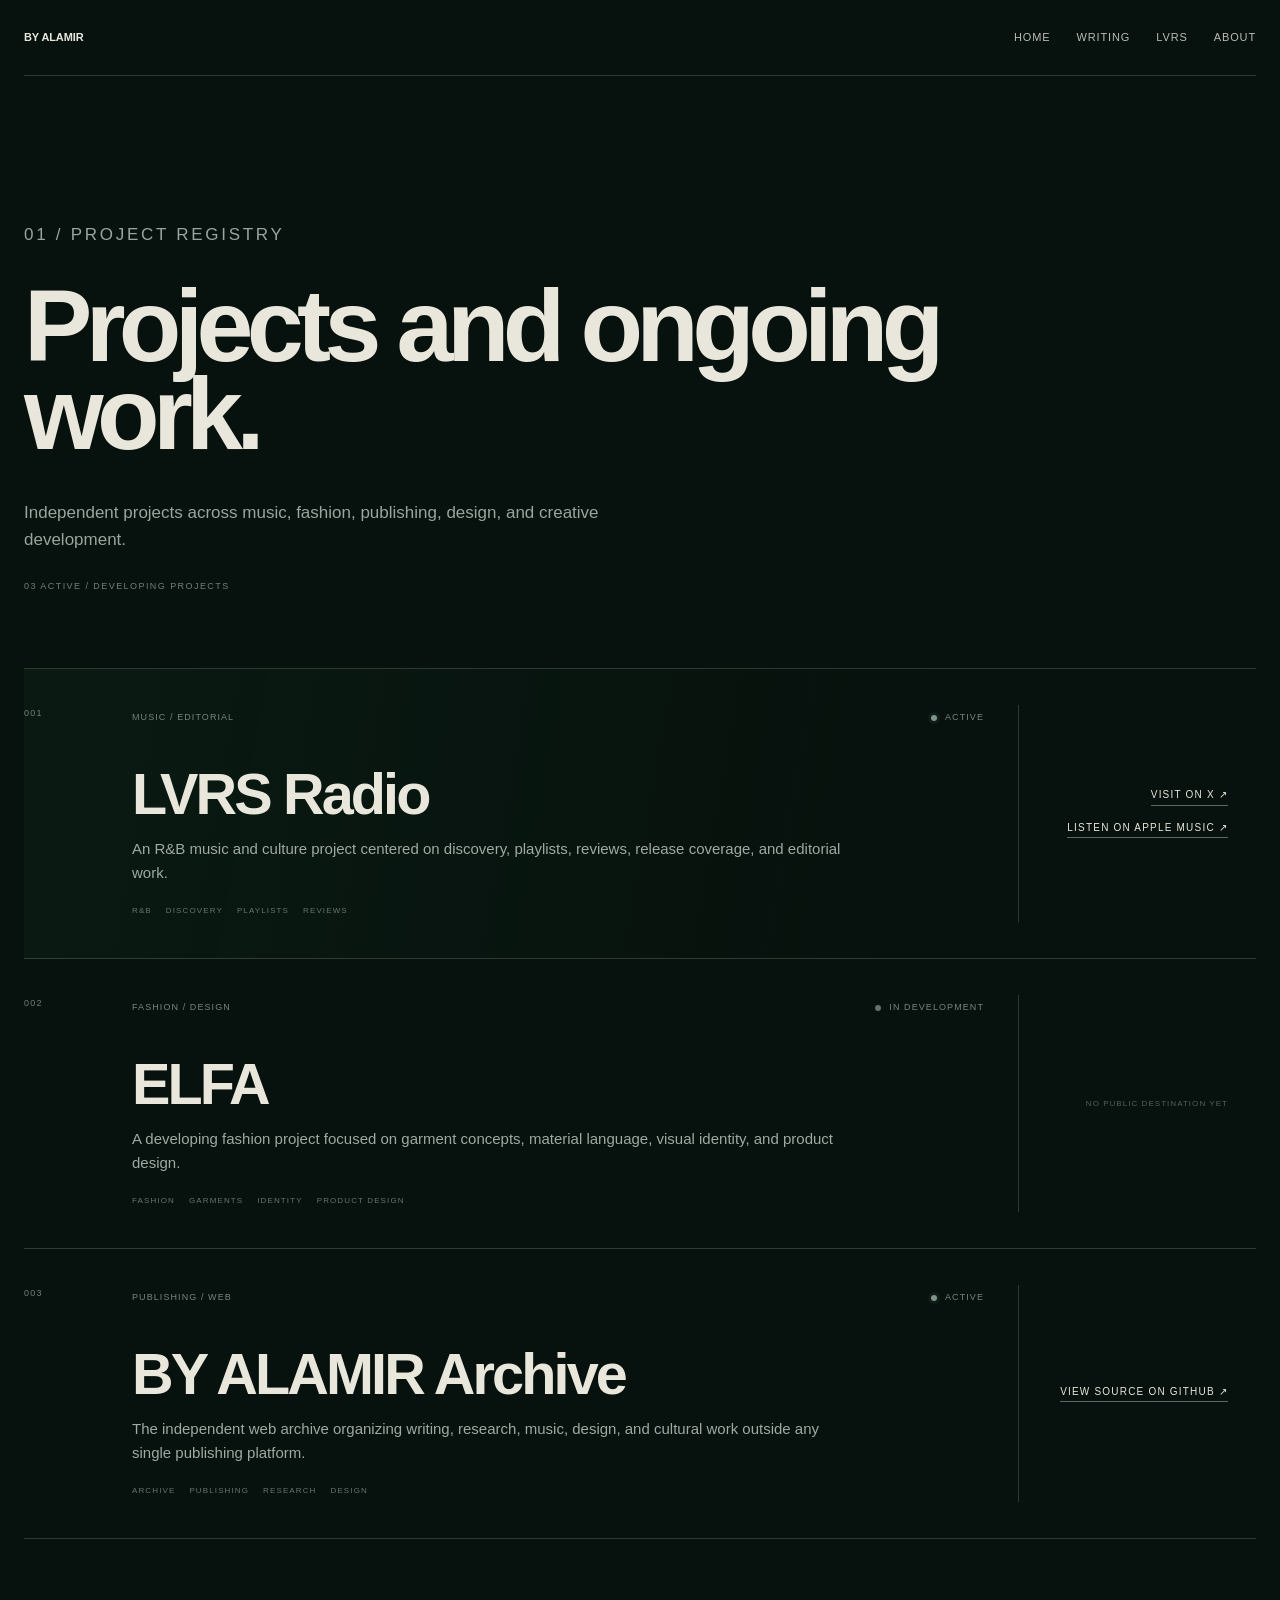
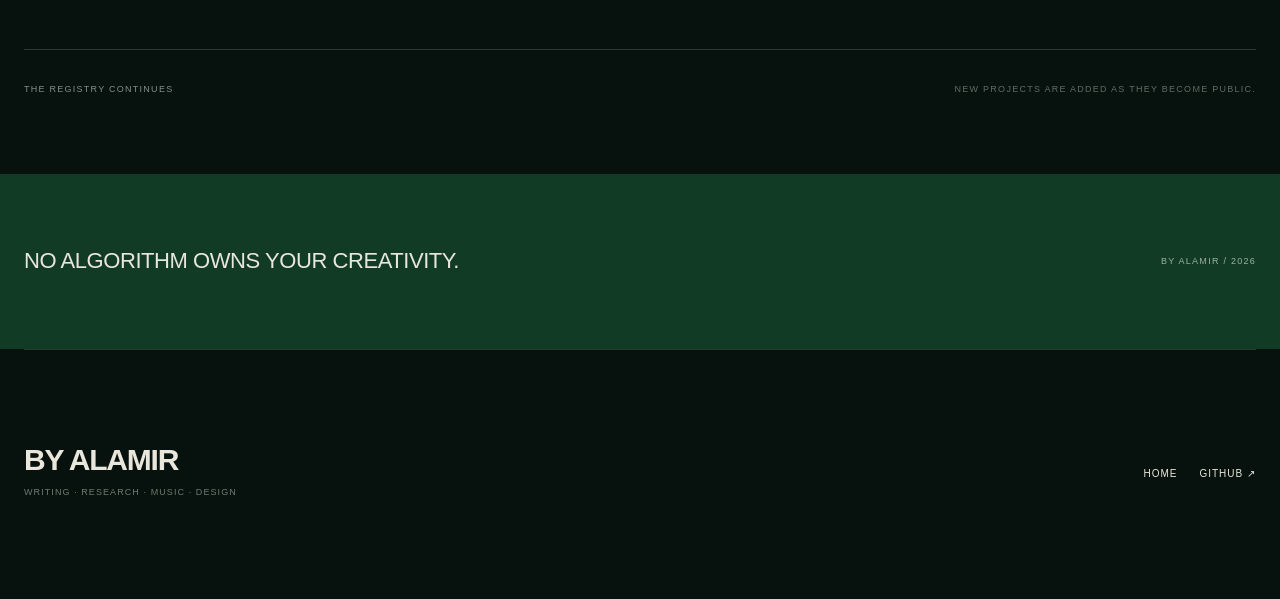
==== projects/index.html @ f17aa2cd "Create dedicated projects registry page" ====
<!doctype html>
<html lang="en">
<head>
  <meta charset="utf-8">
  <meta name="viewport" content="width=device-width, initial-scale=1">
  <meta name="theme-color" content="#07110d">
  <meta name="application-name" content="BY ALAMIR">
  <meta name="mobile-web-app-capable" content="yes">
  <meta name="apple-mobile-web-app-capable" content="yes">
  <meta name="apple-mobile-web-app-title" content="BY ALAMIR">
  <meta name="apple-mobile-web-app-status-bar-style" content="black-translucent">
  <meta name="description" content="Projects and ongoing creative work by Alamir Jihad St.Michael across music, fashion, publishing, design, and cultural work.">
  <meta property="og:title" content="Projects — BY ALAMIR">
  <meta property="og:description" content="Projects and ongoing work by Alamir Jihad St.Michael.">
  <title>Projects — BY ALAMIR</title>
  <link rel="icon" href="/assets/icons/favicon.svg?v=4" type="image/svg+xml" sizes="any">
  <link rel="icon" href="/assets/icons/favicon.png?v=4" type="image/png" sizes="64x64">
  <link rel="shortcut icon" href="/assets/icons/favicon.ico?v=4">
  <link rel="apple-touch-icon" href="/assets/images/hero/byalamir-hero-ecosystem.png?v=1">
  <link rel="manifest" href="/site.webmanifest?v=1">
  <link rel="stylesheet" href="/assets/css/site.css?v=9">
  <link rel="stylesheet" href="/assets/css/projects-archive.css?v=1">
  <link rel="stylesheet" href="/assets/css/mobile-install.css?v=1">
  <script src="/assets/js/mobile-install.js?v=1" defer></script>
</head>
<body class="projects-page">
  <a class="skip-link" href="#content">Skip to content</a>

  <header class="site-header wrap">
    <a class="brand" href="/" aria-label="BY ALAMIR home">BY ALAMIR</a>

    <nav class="desktop-nav" aria-label="Primary navigation">
      <a href="/">Home</a>
      <a href="/writing/">Writing</a>
      <a href="/#lvrs">LVRS</a>
      <a href="/#about">About</a>
    </nav>

    <details class="mobile-nav">
      <summary aria-label="Open navigation menu">
        <span>Menu</span>
        <span class="menu-icon" aria-hidden="true"></span>
      </summary>
      <nav class="mobile-menu" aria-label="Mobile navigation">
        <a href="/">Home</a>
        <a href="/writing/">Writing</a>
        <a href="/#lvrs">LVRS</a>
        <a href="/#about">About</a>
      </nav>
    </details>
  </header>

  <main id="content">
    <section class="projects-page-hero wrap">
      <p class="kicker">01 / PROJECT REGISTRY</p>
      <h1>Projects and ongoing work.</h1>
      <p>Independent projects across music, fashion, publishing, design, and creative development.</p>
      <span class="projects-archive-count">03 ACTIVE / DEVELOPING PROJECTS</span>
    </section>

    <section class="project-registry wrap" aria-label="Project registry">
      <article id="lvrs-radio" class="project-registry-card feature">
        <span class="project-card-num">001</span>
        <div class="project-card-main">
          <div class="project-card-top">
            <span>MUSIC / EDITORIAL</span>
            <span class="project-status">ACTIVE</span>
          </div>
          <h2>LVRS Radio</h2>
          <p>An R&amp;B music and culture project centered on discovery, playlists, reviews, release coverage, and editorial work.</p>
          <div class="project-tags" aria-label="LVRS Radio topics"><span>R&amp;B</span><span>Discovery</span><span>Playlists</span><span>Reviews</span></div>
        </div>
        <div class="project-card-links" aria-label="LVRS Radio destinations">
          <a class="project-link" href="https://x.com/HopeInSeptember" target="_blank" rel="noopener noreferrer">Visit on X ↗</a>
          <a class="project-link" href="https://music.apple.com/us/playlist/lvrs-radio/pl.u-zPyLl9LCeoMlRWa" target="_blank" rel="noopener noreferrer">Listen on Apple Music ↗</a>
        </div>
      </article>

      <article id="elfa" class="project-registry-card">
        <span class="project-card-num">002</span>
        <div class="project-card-main">
          <div class="project-card-top">
            <span>FASHION / DESIGN</span>
            <span class="project-status developing">IN DEVELOPMENT</span>
          </div>
          <h2>ELFA</h2>
          <p>A developing fashion project focused on garment concepts, material language, visual identity, and product design.</p>
          <div class="project-tags" aria-label="ELFA topics"><span>Fashion</span><span>Garments</span><span>Identity</span><span>Product Design</span></div>
        </div>
        <div class="project-card-links" aria-label="ELFA project status">
          <span class="project-no-link">No public destination yet</span>
        </div>
      </article>

      <article id="byalamir-archive" class="project-registry-card">
        <span class="project-card-num">003</span>
        <div class="project-card-main">
          <div class="project-card-top">
            <span>PUBLISHING / WEB</span>
            <span class="project-status">ACTIVE</span>
          </div>
          <h2>BY ALAMIR Archive</h2>
          <p>The independent web archive organizing writing, research, music, design, and cultural work outside any single publishing platform.</p>
          <div class="project-tags" aria-label="BY ALAMIR Archive topics"><span>Archive</span><span>Publishing</span><span>Research</span><span>Design</span></div>
        </div>
        <div class="project-card-links" aria-label="BY ALAMIR Archive destinations">
          <a class="project-link" href="https://github.com/byalamir/byalamir.github.io" target="_blank" rel="noopener noreferrer">View source on GitHub ↗</a>
        </div>
      </article>
    </section>

    <div class="project-continuation wrap">
      <strong>THE REGISTRY CONTINUES</strong>
      <span>New projects are added as they become public.</span>
    </div>

    <aside class="manifesto projects-manifesto">
      <div class="wrap"><p>NO ALGORITHM OWNS YOUR CREATIVITY.</p><span>BY ALAMIR / 2026</span></div>
    </aside>
  </main>

  <footer class="site-footer wrap">
    <div><div class="footer-brand">BY ALAMIR</div><p>WRITING · RESEARCH · MUSIC · DESIGN</p></div>
    <div class="footer-links"><a href="/">Home</a><a href="https://github.com/byalamir">GitHub ↗</a></div>
  </footer>

  <script>
    document.querySelectorAll('.mobile-menu a').forEach(function (link) {
      link.addEventListener('click', function () {
        var menu = link.closest('.mobile-nav');
        if (menu) menu.removeAttribute('open');
      });
    });
  </script>
</body>
</html>
---- assets/css/site.css ----
:root{
  --ink:#07110d;
  --ink-2:#0a1812;
  --cream:#e9e7dc;
  --paper:#f0eee5;
  --green:#123c26;
  --muted:#8e988f;
  --line:rgba(233,231,220,.18);
  --max:1380px;
}
*{box-sizing:border-box}
html{scroll-behavior:smooth;background:var(--ink)}
body{margin:0;background:var(--ink);color:var(--cream);font-family:Arial,Helvetica,sans-serif;line-height:1.25;-webkit-font-smoothing:antialiased}
a{color:inherit;text-decoration:none}
.wrap{width:min(calc(100% - 48px),var(--max));margin-inline:auto}
.skip-link{position:absolute;left:-9999px;top:8px;background:var(--paper);color:var(--ink);padding:10px 14px;z-index:999}.skip-link:focus{left:8px}
.site-header{height:76px;display:flex;align-items:center;justify-content:space-between;border-bottom:1px solid var(--line);font-size:11px;letter-spacing:.08em;text-transform:uppercase;position:relative;z-index:30}
.brand{font-weight:800;letter-spacing:-.01em}
.desktop-nav{display:flex;gap:26px}.desktop-nav a{opacity:.8}.desktop-nav a:hover{opacity:1}
.mobile-nav{display:none;position:relative}
.mobile-nav summary{list-style:none;cursor:pointer;display:flex;align-items:center;gap:8px;padding:10px 0;font-size:10px;letter-spacing:.12em;text-transform:uppercase;user-select:none}
.mobile-nav summary::-webkit-details-marker{display:none}
.menu-icon{display:inline-block;width:12px;text-align:center}.menu-icon::before{content:"+"}.mobile-nav[open] .menu-icon::before{content:"×"}
.mobile-menu{position:absolute;right:0;top:calc(100% + 12px);min-width:190px;background:rgba(7,17,13,.98);border:1px solid var(--line);box-shadow:0 18px 50px rgba(0,0,0,.28);display:grid;z-index:50}
.mobile-menu a{padding:15px 16px;border-bottom:1px solid var(--line);font-size:10px;letter-spacing:.12em;text-transform:uppercase}
.mobile-menu a:last-child{border-bottom:0}.mobile-menu a:hover,.mobile-menu a:focus-visible{background:rgba(233,231,220,.06)}
.section-pad{padding:92px 0}
.kicker{margin:0 0 38px;font-size:10px;letter-spacing:.16em;color:#87958c;text-transform:uppercase}
.hero{padding-top:64px}
.hero h1{margin:0;font-size:clamp(56px,8.9vw,152px);line-height:.82;letter-spacing:-.075em;font-weight:700;max-width:1230px}
.hero h1 em{font-style:normal;color:#8d9e93;font-weight:500}
.strike{position:relative;display:inline-block}.strike:after{content:"";position:absolute;left:-.02em;right:-.02em;top:51%;height:.05em;background:currentColor;transform:rotate(-1.5deg)}
.hero-meta{display:grid;grid-template-columns:1.1fr .9fr;gap:40px;align-items:end;margin-top:52px}.hero-meta>p{max-width:590px;margin:0;font-size:18px;line-height:1.45;color:#c8cec9}.hero-meta strong{color:var(--cream)}
.hero-actions{display:flex;gap:10px;justify-content:flex-end}.btn{display:inline-flex;align-items:center;justify-content:center;min-height:48px;padding:0 22px;border:1px solid var(--line);font-size:11px;letter-spacing:.08em;text-transform:uppercase}.btn.light{background:var(--paper);color:var(--ink)}.btn.dark{background:transparent;color:var(--cream)}
.hero-art{margin:62px 0 0;height:min(58vw,690px);position:relative;overflow:hidden;border:1px solid rgba(255,255,255,.14);background:#07110d}.hero-art-image{position:absolute;inset:0;z-index:5;width:100%;height:100%;display:block;object-fit:cover;object-position:center;filter:contrast(1.03) brightness(.95)}.hero-art-image[hidden]{display:none}.art-fallback{position:absolute;inset:0}.art-top{height:43%;position:relative;background:linear-gradient(110deg,#b3b5b0,#7e827e)}.art-top span{position:absolute;width:18%;aspect-ratio:1;left:41%;top:12%;background:#626562}.art-band{height:9%;background:#030504;transform:skewY(-1deg);margin-top:-1.4%;position:relative;z-index:2}.art-bottom{height:52%;position:relative;background:#505451}.block{position:absolute;display:block;background:#737774}.b1{left:6%;top:0;width:24%;height:47%}.b2{left:30%;top:0;width:20%;height:24%;background:#858986}.b3{left:50%;top:0;width:20%;height:70%;background:#454946}.b4{right:10%;top:0;width:18%;height:28%;background:#8c8f8c}.b5{right:0;bottom:0;width:28%;height:55%;background:#626663}.art-fallback-caption{position:absolute;left:18px;right:18px;bottom:14px;display:flex;justify-content:space-between;font-size:9px;letter-spacing:.14em;color:#deded8;z-index:3}
.ticker{background:var(--paper);color:var(--ink);overflow:hidden;border-block:1px solid #d4d2c8}.ticker div{white-space:nowrap;padding:15px 0;text-align:center;font-size:10px;letter-spacing:.2em}.ticker b{font-weight:400;margin:0 16px;color:#647067}
.section-intro{display:grid;grid-template-columns:1.45fr .55fr;gap:60px;align-items:end;margin-bottom:54px}.section-intro h2,.projects-section h2{margin:0;font-size:clamp(46px,6.6vw,94px);line-height:.92;letter-spacing:-.055em}.intro-copy{margin:0;color:#9aa59e;font-size:16px;line-height:1.5;max-width:460px}
.essay-grid{display:grid;grid-template-columns:1.2fr 1fr 1fr;border:1px solid var(--line)}.essay{min-height:510px;padding:22px;display:flex;flex-direction:column;border-left:1px solid var(--line);position:relative}.essay:first-child{border-left:0}.essay.feature{background:linear-gradient(145deg,#0c2519,#07120e 72%)}.essay-top,.essay-foot{display:flex;justify-content:space-between;font-size:9px;letter-spacing:.12em;color:#76877d;text-transform:uppercase}.essay-body{margin-top:auto}.issue{display:block;font-size:9px;color:#6d7f75;margin-bottom:18px}.essay h3{font-size:34px;line-height:.98;letter-spacing:-.045em;margin:0 0 18px}.essay p{font-size:14px;line-height:1.5;color:#aab4ae;margin:0;max-width:390px}.essay-foot{padding-top:22px;margin-top:30px;border-top:1px solid var(--line)}.essay-mark{position:absolute;right:28px;top:94px;width:38%;height:3px;background:#010503;transform:rotate(-8deg)}.note{font-size:10px;letter-spacing:.08em;text-transform:uppercase;color:#627067;margin:22px 0 0}.note-link{display:inline-block;border-bottom:1px solid rgba(98,112,103,.5);padding-bottom:2px}.note-link:hover,.note-link:focus-visible{color:#9aaba0;border-bottom-color:#9aaba0}
.lvrs-section{background:var(--paper);color:#050806}.dark-kicker{color:#6e756f}.lvrs-lockup{font-size:clamp(100px,18vw,300px);line-height:.72;letter-spacing:-.105em;font-weight:900;margin:0 0 30px}.lvrs-tags{font-size:9px;letter-spacing:.18em;color:#70766f}.lvrs-copy-grid{display:grid;grid-template-columns:1fr 1fr;gap:70px;margin-top:70px}.lvrs-copy-grid h2{font-size:clamp(42px,5.2vw,76px);line-height:.92;letter-spacing:-.055em;margin:0}.lvrs-copy-grid p{font-size:16px;line-height:1.55;margin:0 0 20px;max-width:600px;color:#28302b}.lvrs-social-link{text-decoration:underline;text-decoration-thickness:1px;text-underline-offset:3px;text-decoration-color:rgba(5,8,6,.35)}.lvrs-social-link:hover,.lvrs-social-link:focus-visible{text-decoration-color:#050806}.lvrs-social-link:focus-visible{outline:1px solid #050806;outline-offset:4px}.lvrs-playlist-link{display:inline-flex;align-items:center;gap:10px;margin-top:4px;padding-bottom:3px;border-bottom:1px solid rgba(5,8,6,.45);font-size:12px;letter-spacing:.1em;text-transform:uppercase;color:#050806}.lvrs-playlist-link:hover,.lvrs-playlist-link:focus-visible{border-bottom-color:#050806}.lvrs-playlist-link:focus-visible{outline:1px solid #050806;outline-offset:5px}
.section-intro.compact{grid-template-columns:1fr 1fr}.project-list{border-top:1px solid var(--line)}.project-list article{display:grid;grid-template-columns:80px 1fr 120px;gap:24px;align-items:center;padding:34px 0;border-bottom:1px solid var(--line)}.project-list .num,.project-list .type{font-size:9px;letter-spacing:.14em;color:#718078}.project-list .type{text-align:right}.project-list h3{font-size:28px;letter-spacing:-.035em;margin:0 0 6px}.project-list p{margin:0;color:#839188;font-size:13px}
.about-section{padding-top:120px;padding-bottom:120px}.about-grid{display:grid;grid-template-columns:1.35fr .65fr;gap:76px;align-items:start}.about-grid h2{font-size:clamp(56px,8vw,122px);line-height:.86;letter-spacing:-.065em;margin:0;max-width:920px}.about-grid p{color:#9aa59e;font-size:16px;line-height:1.55;margin:0 0 22px}
.archive-footfall-wrap{display:flex;justify-content:flex-end;padding:0 0 28px}.archive-footfall{width:232px;padding:15px 16px 14px;text-align:right;border:1px solid rgba(233,231,220,.14);background:rgba(233,231,220,.045);box-shadow:0 14px 38px rgba(0,0,0,.14);backdrop-filter:blur(10px);-webkit-backdrop-filter:blur(10px)}.footfall-name,.footfall-caption{display:block;font-size:8px;letter-spacing:.17em;text-transform:uppercase}.footfall-name{color:#7e8e84;margin-bottom:12px}.footfall-count{display:block;font-size:32px;line-height:.92;letter-spacing:-.045em;font-weight:600;font-variant-numeric:tabular-nums;color:#d8ddd9}.footfall-caption{color:#607067;margin-top:9px}
.manifesto{background:#123b25}.manifesto .wrap{min-height:175px;display:flex;align-items:center;justify-content:space-between;gap:30px}.manifesto p{font-size:22px;letter-spacing:-.02em;margin:0}.manifesto span{font-size:9px;letter-spacing:.14em;color:#9bb2a4}
.site-footer{min-height:250px;display:flex;align-items:center;justify-content:space-between;border-top:1px solid var(--line)}.footer-brand{font-weight:800;font-size:30px;letter-spacing:-.04em}.site-footer p{font-size:9px;letter-spacing:.12em;color:#6e7d74}.footer-links{display:flex;gap:22px;font-size:10px;letter-spacing:.1em;text-transform:uppercase}

/* Writing archive */
.writing-page-hero{padding:104px 0 76px;border-bottom:1px solid var(--line)}.writing-page-hero .kicker{margin-bottom:34px}.writing-page-hero h1{max-width:1050px;margin:0;font-size:clamp(64px,8vw,122px);line-height:.86;letter-spacing:-.065em}.writing-page-hero>p:last-child{max-width:650px;margin:42px 0 0;color:#9aa59e;font-size:17px;line-height:1.55}.writing-archive{padding-bottom:110px}.writing-archive-card{display:grid;grid-template-columns:74px minmax(0,1fr) 190px;gap:34px;align-items:stretch;min-height:280px;padding:34px 28px 34px 0;border-bottom:1px solid var(--line);position:relative}.writing-archive-card.feature{background:linear-gradient(100deg,rgba(18,60,38,.2),rgba(7,17,13,0) 72%)}.writing-card-num{padding-top:3px;font-size:9px;letter-spacing:.14em;color:#718078}.writing-card-main{display:flex;flex-direction:column;justify-content:center;max-width:860px}.writing-card-top{display:flex;justify-content:space-between;gap:22px;margin-bottom:46px;font-size:9px;letter-spacing:.12em;color:#76877d;text-transform:uppercase}.writing-card-main h2{margin:0 0 16px;font-size:clamp(34px,4.2vw,62px);line-height:.94;letter-spacing:-.05em}.writing-card-main p{max-width:690px;margin:0;color:#9eaaa2;font-size:15px;line-height:1.55}.writing-card-links{display:flex;flex-direction:column;justify-content:center;align-items:flex-end;gap:16px;border-left:1px solid var(--line);padding-left:28px}.publication-link{display:inline-block;padding-bottom:3px;border-bottom:1px solid rgba(233,231,220,.4);font-size:10px;letter-spacing:.12em;text-transform:uppercase;white-space:nowrap}.publication-link:hover,.publication-link:focus-visible{border-bottom-color:var(--cream)}.publication-link.unavailable{opacity:.28;border-bottom-color:rgba(233,231,220,.2);cursor:not-allowed}.writing-manifesto{margin-top:0}

@media (max-width:900px){.wrap{width:min(calc(100% - 28px),var(--max))}.desktop-nav{display:none}.mobile-nav{display:block}.site-header{height:68px}.section-pad{padding:64px 0}.hero h1{font-size:clamp(52px,15vw,92px)}.hero-meta,.section-intro,.lvrs-copy-grid,.about-grid{grid-template-columns:1fr}.hero-actions{justify-content:flex-start}.hero-art{height:78vw}.hero-art-image{object-position:center}.essay-grid{grid-template-columns:1fr}.essay{border-left:0;border-top:1px solid var(--line);min-height:390px}.essay:first-child{border-top:0}.project-list article{grid-template-columns:48px 1fr}.project-list .type{display:none}.archive-footfall-wrap{padding-bottom:20px}.archive-footfall{width:205px}.manifesto .wrap{align-items:flex-start;justify-content:center;flex-direction:column;padding-block:42px}.site-footer{padding:50px 0;align-items:flex-start;flex-direction:column;gap:34px}.lvrs-lockup{font-size:30vw}.writing-page-hero{padding:68px 0 50px}.writing-page-hero h1{font-size:clamp(54px,16vw,88px)}.writing-page-hero>p:last-child{margin-top:28px;font-size:15px}.writing-archive{padding-bottom:70px}.writing-archive-card{grid-template-columns:1fr;gap:20px;min-height:0;padding:28px 0}.writing-card-num{padding-top:0}.writing-card-top{margin-bottom:34px}.writing-card-main h2{font-size:clamp(38px,11vw,56px)}.writing-card-links{align-items:flex-start;border-left:0;border-top:1px solid var(--line);padding:18px 0 0;gap:13px}}
@media (prefers-reduced-motion:reduce){html{scroll-behavior:auto}}
---- assets/css/projects-archive.css ----
.projects-page-hero{padding:104px 0 76px;border-bottom:1px solid var(--line)}
.projects-page-hero .kicker{margin-bottom:34px}
.projects-page-hero h1{max-width:1080px;margin:0;font-size:clamp(64px,8vw,122px);line-height:.86;letter-spacing:-.065em}
.projects-page-hero>p{max-width:680px;margin:42px 0 0;color:#9aa59e;font-size:17px;line-height:1.55}
.projects-archive-count{display:block;margin-top:28px;font-size:9px;letter-spacing:.16em;text-transform:uppercase;color:#718078}
.project-registry{padding-bottom:110px}
.project-registry-card{display:grid;grid-template-columns:74px minmax(0,1fr) 210px;gap:34px;align-items:stretch;min-height:290px;padding:36px 28px 36px 0;border-bottom:1px solid var(--line);position:relative}
.project-registry-card.feature{background:linear-gradient(100deg,rgba(18,60,38,.2),rgba(7,17,13,0) 72%)}
.project-card-num{padding-top:3px;font-size:9px;letter-spacing:.14em;color:#718078}
.project-card-main{display:flex;flex-direction:column;justify-content:center;max-width:860px}
.project-card-top{display:flex;justify-content:space-between;gap:22px;margin-bottom:44px;font-size:9px;letter-spacing:.12em;color:#76877d;text-transform:uppercase}
.project-status{display:inline-flex;align-items:center;gap:8px}
.project-status::before{content:"";width:6px;height:6px;border-radius:50%;background:#7f9588;box-shadow:0 0 0 3px rgba(127,149,136,.08)}
.project-status.developing::before{background:#657269;box-shadow:none}
.project-card-main h2{margin:0 0 16px;font-size:clamp(38px,4.5vw,66px);line-height:.94;letter-spacing:-.05em}
.project-card-main p{max-width:720px;margin:0;color:#9eaaa2;font-size:15px;line-height:1.55}
.project-tags{display:flex;flex-wrap:wrap;gap:7px 14px;margin-top:22px;font-size:8px;letter-spacing:.14em;text-transform:uppercase;color:#66766d}
.project-card-links{display:flex;flex-direction:column;justify-content:center;align-items:flex-end;gap:16px;border-left:1px solid var(--line);padding-left:28px}
.project-link{display:inline-block;padding-bottom:3px;border-bottom:1px solid rgba(233,231,220,.4);font-size:10px;letter-spacing:.12em;text-transform:uppercase;white-space:nowrap}
.project-link:hover,.project-link:focus-visible{border-bottom-color:var(--cream)}
.project-no-link{max-width:150px;text-align:right;font-size:8px;line-height:1.5;letter-spacing:.13em;text-transform:uppercase;color:#536158}
.project-continuation{display:flex;justify-content:space-between;gap:30px;padding:34px 0 78px;border-top:1px solid var(--line)}
.project-continuation strong,.project-continuation span{font-size:9px;letter-spacing:.14em;text-transform:uppercase}
.project-continuation strong{font-weight:500;color:#819087}.project-continuation span{color:#5f6e65;text-align:right}
.projects-manifesto{margin-top:0}
@media(max-width:900px){
  .projects-page-hero{padding:68px 0 50px}
  .projects-page-hero h1{font-size:clamp(54px,16vw,88px)}
  .projects-page-hero>p{margin-top:28px;font-size:15px}
  .projects-archive-count{margin-top:22px}
  .project-registry{padding-bottom:70px}
  .project-registry-card{grid-template-columns:1fr;gap:20px;min-height:0;padding:28px 0}
  .project-card-num{padding-top:0}
  .project-card-top{margin-bottom:32px}
  .project-card-main h2{font-size:clamp(40px,12vw,58px)}
  .project-card-links{align-items:flex-start;border-left:0;border-top:1px solid var(--line);padding:18px 0 0;gap:13px}
  .project-no-link{max-width:none;text-align:left}
  .project-continuation{flex-direction:column;gap:10px;padding:28px 0 58px}
  .project-continuation span{text-align:left}
}
---- assets/css/mobile-install.css ----
.mobile-install-banner,.mobile-install-overlay{display:none}

@media (max-width:900px){
  .mobile-install-banner{position:fixed;left:14px;right:14px;bottom:max(12px,env(safe-area-inset-bottom));z-index:90;display:grid;grid-template-columns:minmax(0,1fr) auto auto;align-items:center;gap:14px;padding:12px 12px 12px 14px;border:1px solid rgba(233,231,220,.17);background:rgba(7,17,13,.92);box-shadow:0 14px 44px rgba(0,0,0,.28);backdrop-filter:blur(14px);-webkit-backdrop-filter:blur(14px);opacity:0;transform:translateY(16px);transition:opacity .22s ease,transform .22s ease}
  .mobile-install-banner.is-visible{opacity:1;transform:translateY(0)}
  .mobile-install-copy{min-width:0}
  .mobile-install-eyebrow{display:block;margin-bottom:3px;font-size:8px;line-height:1.2;letter-spacing:.16em;text-transform:uppercase;color:#7f9186}
  .mobile-install-text{margin:0;font-size:11px;line-height:1.35;color:#c8d0ca}
  .mobile-install-how{appearance:none;border:0;border-bottom:1px solid rgba(233,231,220,.42);background:transparent;color:var(--cream);padding:2px 0 3px;font:inherit;font-size:9px;letter-spacing:.12em;text-transform:uppercase;white-space:nowrap;cursor:pointer}
  .mobile-install-how:focus-visible,.mobile-install-close:focus-visible,.mobile-install-modal-close:focus-visible{outline:1px solid var(--cream);outline-offset:4px}
  .mobile-install-close,.mobile-install-modal-close{appearance:none;border:0;background:transparent;color:#8b9990;cursor:pointer;font:inherit}
  .mobile-install-close{width:28px;height:28px;padding:0;font-size:18px;line-height:28px;text-align:center}

  .mobile-install-overlay{position:fixed;inset:0;z-index:120;display:flex;align-items:flex-end;justify-content:center;padding:18px 14px max(14px,env(safe-area-inset-bottom));background:rgba(0,0,0,.58);opacity:0;visibility:hidden;transition:opacity .2s ease,visibility .2s ease}
  .mobile-install-overlay.is-open{opacity:1;visibility:visible}
  .mobile-install-modal{width:min(100%,520px);max-height:min(78vh,620px);overflow:auto;border:1px solid rgba(233,231,220,.18);background:#0a1510;box-shadow:0 24px 70px rgba(0,0,0,.42);padding:20px}
  .mobile-install-modal-head{display:flex;align-items:flex-start;justify-content:space-between;gap:20px;padding-bottom:16px;border-bottom:1px solid var(--line)}
  .mobile-install-modal-kicker{display:block;margin-bottom:8px;font-size:8px;letter-spacing:.16em;text-transform:uppercase;color:#75867c}
  .mobile-install-modal h2{margin:0;max-width:320px;font-size:25px;line-height:.98;letter-spacing:-.035em}
  .mobile-install-modal-close{flex:0 0 auto;width:32px;height:32px;padding:0;font-size:22px;line-height:32px}
  .mobile-install-instructions{padding-top:18px;color:#b3beb7}
  .mobile-install-instructions h3{margin:22px 0 10px;font-size:10px;letter-spacing:.13em;text-transform:uppercase;color:#dde2de}
  .mobile-install-instructions h3:first-child{margin-top:0}
  .mobile-install-instructions ol{margin:0;padding-left:20px}
  .mobile-install-instructions li{margin:0 0 11px;padding-left:4px;font-size:14px;line-height:1.45}
  .mobile-install-note{margin:18px 0 0;padding-top:16px;border-top:1px solid var(--line);font-size:10px;line-height:1.45;color:#75867c}
  body.install-modal-open{overflow:hidden}
}

@media (max-width:420px){
  .mobile-install-banner{gap:10px}
  .mobile-install-text{font-size:10px}
  .mobile-install-how{font-size:8px}
}

@media (prefers-reduced-motion:reduce){
  .mobile-install-banner,.mobile-install-overlay{transition:none}
}
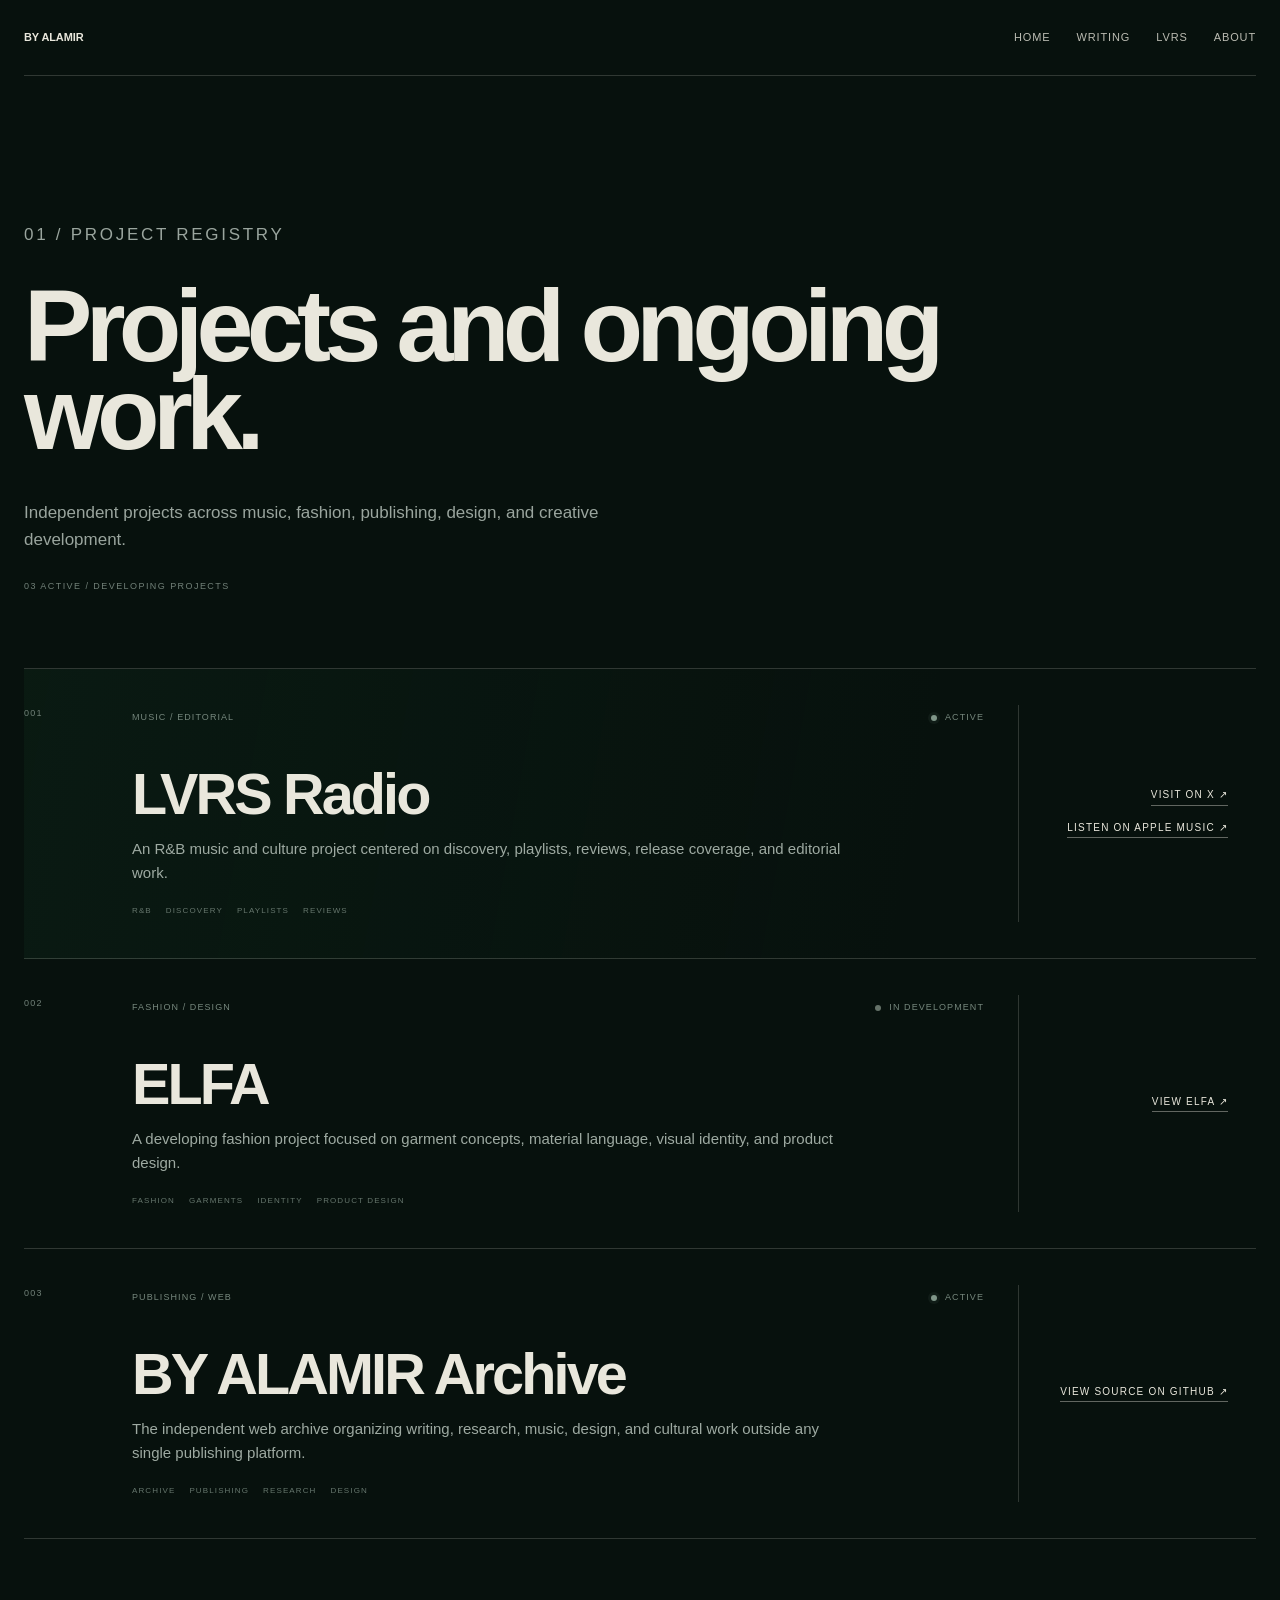
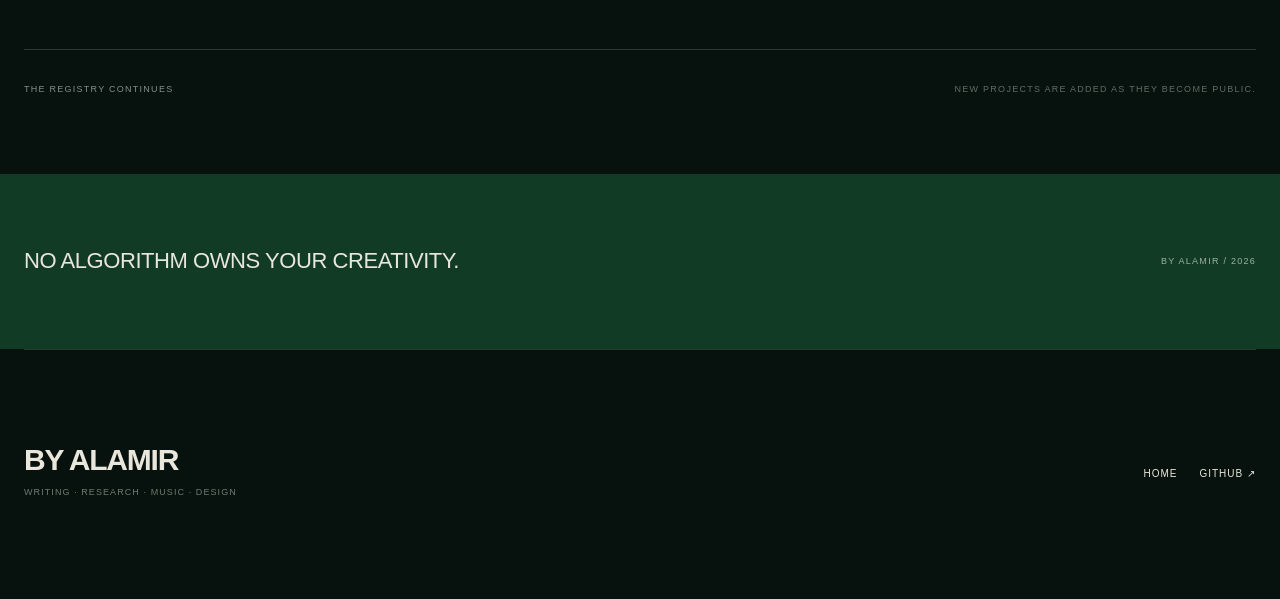
==== commit 772f9683: "Link ELFA registry entry to brand foundation page" ====
--- a/projects/index.html
+++ b/projects/index.html
@@ -87,8 +87,8 @@
           <p>A developing fashion project focused on garment concepts, material language, visual identity, and product design.</p>
           <div class="project-tags" aria-label="ELFA topics"><span>Fashion</span><span>Garments</span><span>Identity</span><span>Product Design</span></div>
         </div>
-        <div class="project-card-links" aria-label="ELFA project status">
-          <span class="project-no-link">No public destination yet</span>
+        <div class="project-card-links" aria-label="ELFA project destination">
+          <a class="project-link" href="/projects/elfa/">View ELFA ↗</a>
         </div>
       </article>
 
